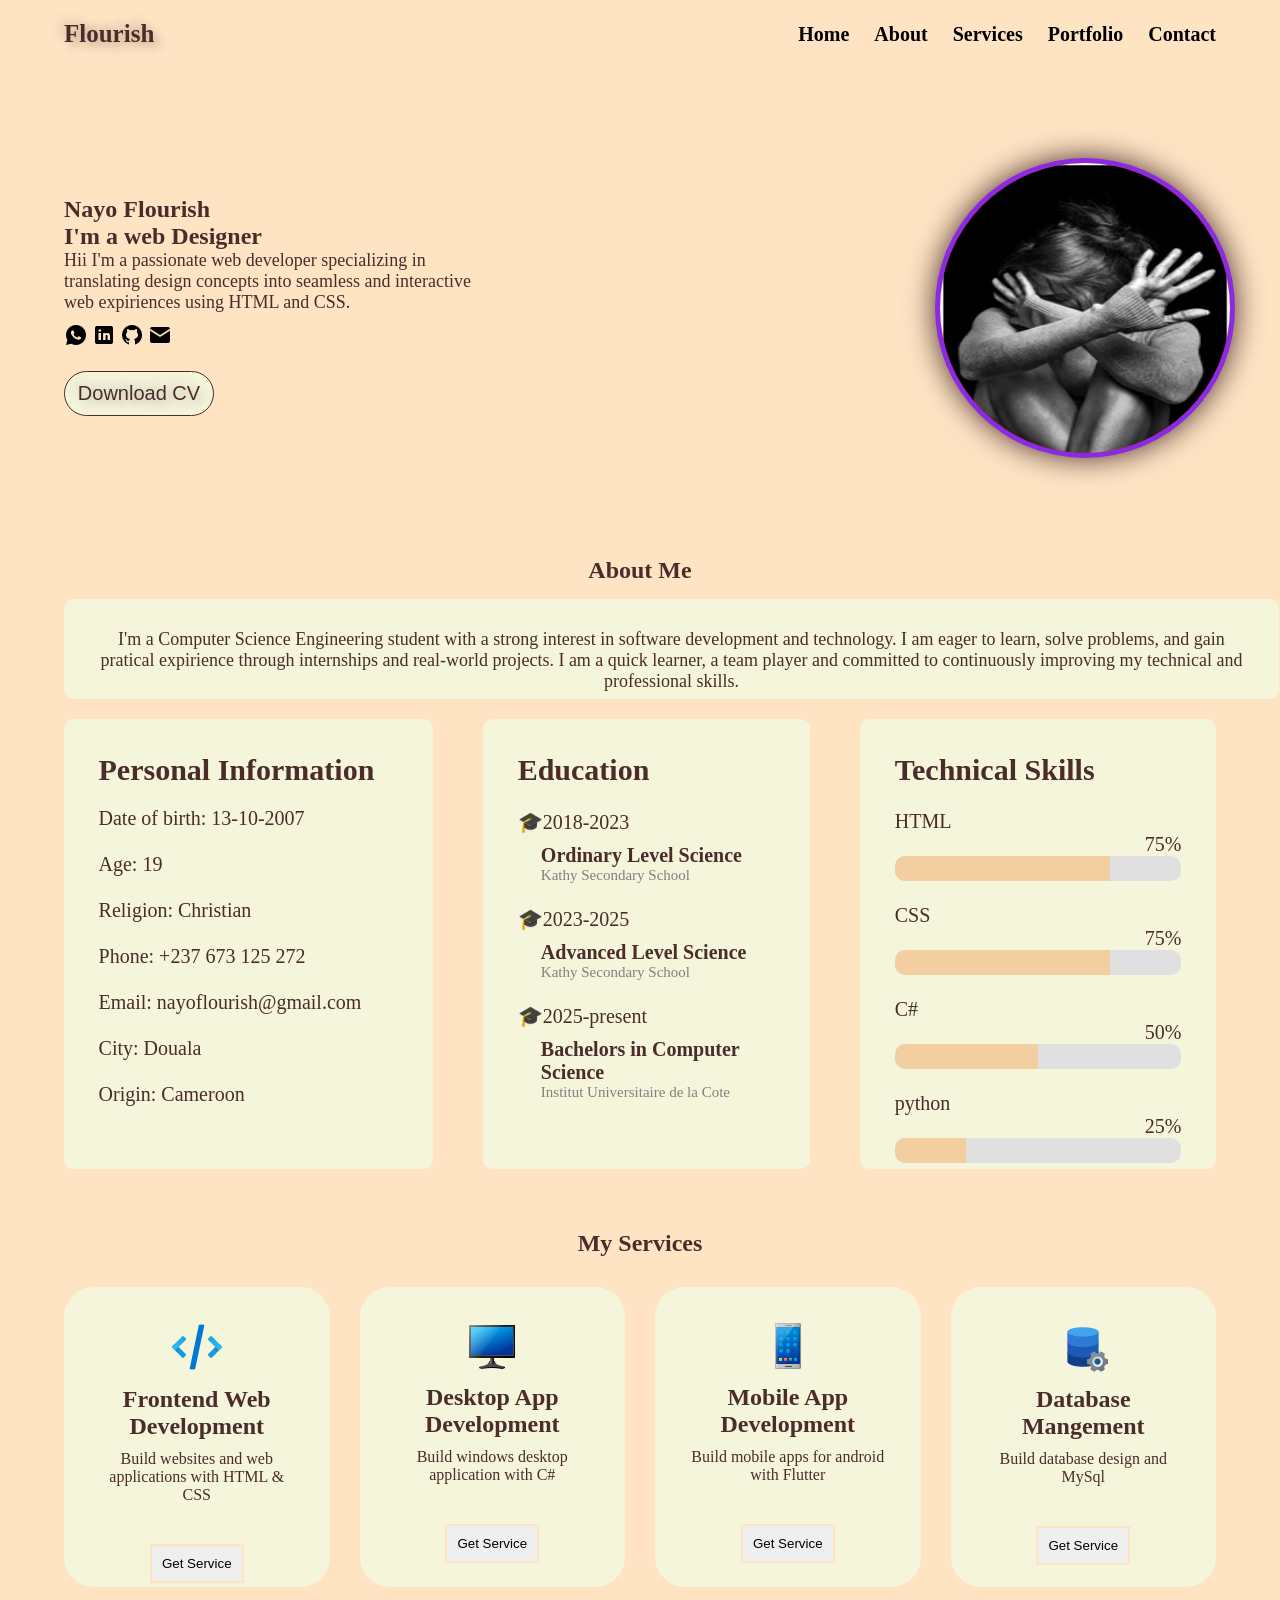
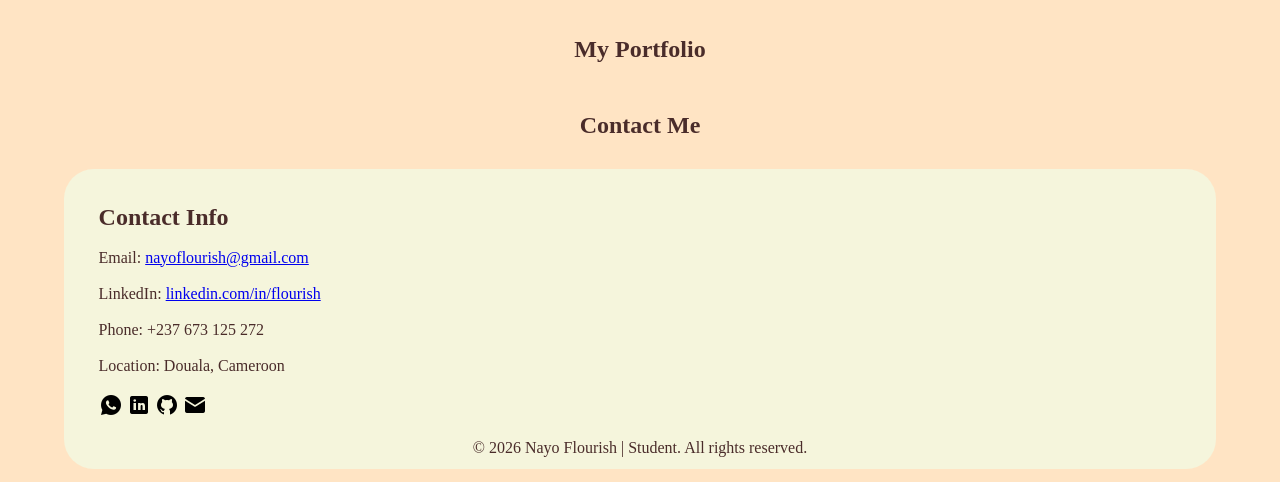
==== Design/portfolio.html @ 5a17e7f9 "Add portfolio files" ====
<!DOCTYPE html>
<html lang="en">
<head>
    <meta charset="UTF-8">
    <meta name="viewport" content="width=device-width, initial-scale=1.0">
    <title>My Portfolio</title>
    <link rel="stylesheet" href="portfolio.css">
</head>
<body style="background-color: bisque; color: #4A2C2A;">
    <nav>

        <p class="logo"> Flourish </p>

         <ul class="unordered">
            <li><a href="#section1">Home</a></li>
            <li><a href="#section2">About</a></li>
            <li><a href="#section3">Services</a></li>
            <li><a href="#section4">Portfolio</a></li>
            <li><a href="#section5">Contact</a></li>
         </ul>
    </nav>
    
    <section class="home" id="section1">
        <div class="home-info">
            <h1>Nayo Flourish</h1>
            <h2>I'm a web Designer</h2>
            <p style="font-size: 18px;">Hii I'm a passionate web developer specializing in <br>
                translating design concepts into seamless and interactive <br> 
                web expiriences using HTML and CSS.
            </p>
             <div class="media">
                 <a href="https://wa.me/237673125272" target="_blank"> <img src="../image/icons8-whatsapp-24.png" alt="sapp"></a>
                 <a href="https://www.linkedin.com/in/nayo-flourish" target="_blank"><img src="../image/icons8-linkedin-24.png" alt="in"></a>
                 <a href="https://github.com/NFlourish" target="_blank"><img src="../image/icons8-github-logo-24.png" alt="github"></a>
                 <a href="mailto:nayoflourish@gmail.com" target="_blank"><img src="../image/icons8-email-24.png" alt="mail"></a>
                 <br>
                 <button class="btncv">Download CV</button>
            </div>
        </div>


        <div class="image">
            <div class="imag">
                <img src="../image/image_girl2.png" alt="me" class="img">
            </div>
        </div>
    </section>


    <section class="about" id="section2">
        <h1 style="text-align: center;">About Me</h1>
        <div class="about-info">
        <p style="font-size: 18px;">
            I'm a Computer Science Engineering student with a strong interest in software development and
            technology. I am eager to learn, solve problems, and gain pratical expirience through 
            internships and real-world projects. I am a quick learner, a team player and committed to 
            continuously improving my technical and professional skills. 
        </p> 
        </div>

    <div class="info">

        <div class="personal">
            <h2> Personal Information</h2>
        <div class="personal-info">    
            <p>
                Date of birth: 13-10-2007
                <br><br>
                Age: 19
                <br><br>
                Religion: Christian
                <br><br>
                Phone: +237 673 125 272
                <br><br>
                Email: nayoflourish@gmail.com
                <br><br>
                City: Douala
                <br><br>
                Origin: Cameroon
                <br><br>
                Language: French\English
                <br><br>
                Status: Single
                <br><br>
                Freelance: Available
                <br><br>
                Hobbies: Research
                <br><br>
                Interests: Mobile, desktop and Web development, AI, Aeronautics
                <br><br>
                Hard skills: Web design, Desktop design
                <br><br>
                Soft Skills: Team work, Communication
            </p>
        </div>

        </div>

        <div class="education">
            <h2> Education</h2>
            <br>
            <p style="padding-bottom: 10px;">🎓2018-2023</p>
            <p style="padding-left: 9%; font-weight: bolder;">Ordinary Level Science</p>
            <p style="padding-left: 9%; font-size: 15px; color: gray;">Kathy Secondary School</p>
            <br>
            <p style="padding-bottom: 10px;">🎓2023-2025</p>
            <p style="padding-left: 9%; font-weight: bolder;">Advanced Level Science</p>
            <p style="padding-left: 9%; font-size: 15px; color: gray;">Kathy Secondary School</p>
            <br>
            <p style="padding-bottom: 10px;">🎓2025-present</p>
            <p style="padding-left: 9%; font-weight: bolder;">Bachelors in Computer Science</p>
            <p style="padding-left: 9%; font-size: 15px; color: gray;">Institut Universitaire de la Cote</p>
        </div>

        <div class="skills">
            <h2> Technical Skills</h2>
            <br>
            <p>HTML</p>
            
            <p style="padding-left: 250px;">75%</p>
            <div class="bar-container">
                <div class="bar-fill"></div>
            </div>
            <br>

            <p>CSS</p>
 
            <p style="padding-left: 250px;">75%</p>
            <div class="bar-container">
                <div class="bar-fill"></div>
            </div>
            <br>

            <p>C#</p>

            <p style="padding-left: 250px;">50%</p>
            <div class="bar-container1">
                <div class="bar-fill1"></div>
            </div>
            <br>

            <p>python</p>

            <p style="padding-left: 250px;">25%</p>
            <div class="bar-container2">
                <div class="bar-fill2"></div>
            </div>
            <br>
        </div>

        </div>
    </section>

    <br><br>



    <section class="services" id="section3">
       <h1 style="text-align: center;"> My Services</h1>

       <div class="service-div">

           <div class="d1">
            <img src="../image/icons8-source-code-50 (1).png" alt="web">
            <h2 style="padding-top: 10px;">Frontend Web Development</h2>
            <p style="padding-top: 10px;">Build websites and web applications with HTML & CSS</p>
            <button class="btn1">Get Service</button>
           </div>

           <div class="d2"> 
            <img src="../image/icons8-desktop-computer-48.png" alt="DESKTOP">
             <h2 style="padding-top: 10px;">Desktop App Development</h2>
             <p style="padding-top: 10px;">Build windows desktop application with C#</p>
             <button class="btn2">Get Service</button>
           </div>

           <div class="d3">
            <img src="../image/icons8-mobile-phone-48.png" alt="mobile">
             <h2 style="padding-top: 10px;">Mobile App Development</h2>
             <p style="padding-top: 10px;">Build mobile apps for android with Flutter</p>
             <button class="btn3">Get Service</button>
           </div>

           <div class="d4">
            <img src="../image/icons8-database-administrator-50.png" alt="db">
            <h2 style="padding-top: 10px;">Database Mangement</h2>
            <p style="padding-top: 10px;">Build database design and MySql</p>
            <button class="btn4">Get Service</button>
          </div>
       </div>
    </section>

    <br><br>



    <section class="portfolio" id="section4">
        <h1 style="text-align: center;"> My Portfolio</h1>
    </section>

     
    <br><br>


    <section class="contact" id="section5">
        <h1 style="text-align: center;">Contact Me</h1>
        <div class="cont">
            <h2>Contact Info</h2>
            <br>
            <label name="email">Email:</label>
            <a href="mailto:nayoflourish@gmail.com" target="_blank">
                nayoflourish@gmail.com
            </a>
            <br><br>
            <label name="LinkedIn">LinkedIn:</label>
            <a href="mailto:linkedin.com/in/flourish">linkedin.com/in/flourish</a>
            <br><br>
            <label name="tel">Phone:</label>
            <label>+237 673 125 272</label>
            <br><br>
            <label name="text">Location:</label>
            <label name="text">Douala, Cameroon</label>
            <br><br>
            <a href="https://wa.me/237673125272" target="_blank"> <img src="../image/icons8-whatsapp-24.png" alt="sapp"></a>
            <a href="https://www.linkedin.com/in/nayo-flourish" target="_blank"><img src="../image/icons8-linkedin-24.png" alt="in"></a>
            <a href="https://github.com/NFlourish" target="_blank"><img src="../image/icons8-github-logo-24.png" alt="github"></a>
            <a href="mailto:nayoflourish@gmail.com" target="_blank"><img src="../image/icons8-email-24.png" alt="mail"></a>
            <br><br>
            <p style="text-align: center;">© 2026 Nayo Flourish | Student.  All rights reserved.</p>
        </div>
    </section>



</body>
</html>
---- Design/portfolio.css ----
*{
    margin: 0;
    padding: 0;
    box-sizing: border-box;
}

nav{
    background-color: bisque;
    display: flex;
    justify-content: space-between;
    align-items: center;
    padding: 20px 5%;
    font-weight: bold;
}

.unordered {
    display: flex;
    gap: 25px;
    list-style: none;
}

.unordered li a{
 text-decoration: none;
 font-size: 20px;
 color: black;
}

.unordered li:hover a{
    color: rgb(230, 138, 18);
    text-decoration: overline;
}

.logo{
    font-size: 25px;
    color: #4A2C2A;
    text-shadow:
        5px 5px 10px rgba(74, 44, 42, 0.3),
        -5px -5px 10px rgba(74, 44, 42, 0.2);
}

.home{
    display: flex;
}

.home-info{
    padding: 10% 5%;
}

.image{
    width:300px;
    height: 300px;
    border-radius: 100%;
    background-color: blueviolet;
    box-shadow: 0 0 30px;
    margin: 90px 0 0 400px;
}

.imag{
    width: 290px;
    height: 290px;
    border-radius: 100%;
    background-color: red; 
    margin: 5px;
}

.img{
    width: 290px;
    height: 290px;
    border-radius: 100%;
}

.media{
    margin-top: 10px;
}

.btncv{
    height: 45px;
    width: 150px;
    border-radius: 25px;
    font-size: 20px;
    margin-top: 20px;
    background-color: beige;
    color: #4A2C2A;
    text-shadow:
        5px 5px 10px rgba(74, 44, 42, 0.3),
        -5px -5px 10px rgba(74, 44, 42, 0.2);
    border: 1px solid #4A2C2A;
}

.about{
    padding: 1% 5%;
}

.about-info{
    text-align: center;
    height: 100px;
    width: 1215px;
    background-color: beige;
    border-radius: 10px;
    text-align: center;
    margin-top: 15px;
    padding: 30px;
}

.info{
    display: flex;
    gap: 50px;
    margin-top: 20px;
}

.personal{
    height: 450px;
    width: 400px;
    background-color: beige;
    border-radius: 10px;
    padding: 3% 3%;
    font-size: 20px;  
}

.personal-info{
    overflow-y: scroll;
    height: 320px;
    width: 300px;
    margin-top: 20px;
}

.education{
    height: 450px;
    width: 400px;
    background-color: beige;
    border-radius: 10px;
    padding: 3%;
    font-size: 20px;
}

.skills{
    height: 450px;
    width: 400px;
    background-color: beige;
    border-radius: 10px;
    padding: 3% 3%;
    font-size: 20px;
}

.bar-container{
    width: 100%;
    height: 25px;
    background: #e0e0e0;
    border-radius: 10px;
    overflow: hidden;
}

.bar-fill{
    height: 100%;
    width: 75%;
    background: rgb(243, 206, 160);
    transition: width 0.3s ease;
}

.bar-container1{
    width: 100%;
    height: 25px;
    background: #e0e0e0;
    border-radius: 10px;
    overflow: hidden;
}

.bar-fill1{
    height: 100%;
    width: 50%;
    background: rgb(243, 206, 160);
    transition: width 0.3s ease;
}


.bar-container2{
    width: 100%;
    height: 25px;
    background: #e0e0e0;
    border-radius: 10px;
    overflow: hidden;
}

.bar-fill2{
    height: 100%;
    width: 25%;
    background: rgb(243, 206, 160);
    transition: width 0.5s ease-in-out;
}

.services{
    padding: 1% 5%;
    
}

.service-div{
    display: flex;
    gap: 30px;
    margin-top: 30px;
}

.d1, .d2, .d3, .d4{
    height: 300px;
    width: 300px;
    border-radius: 30px;
    background-color: beige;
    padding: 3%;
    text-align: center;
}

.btn1, .btn2, .btn3, .btn4{
    padding: 10px;
    border: 2px solid bisque;
    margin-top: 40px;
}

.contact{
    padding: 1% 5%;
    
}

.cont{
    height: 300px;
    width: 100%;
    background-color: beige;
    border-radius: 30px;
    margin-top: 30px;
    padding: 3%;
}
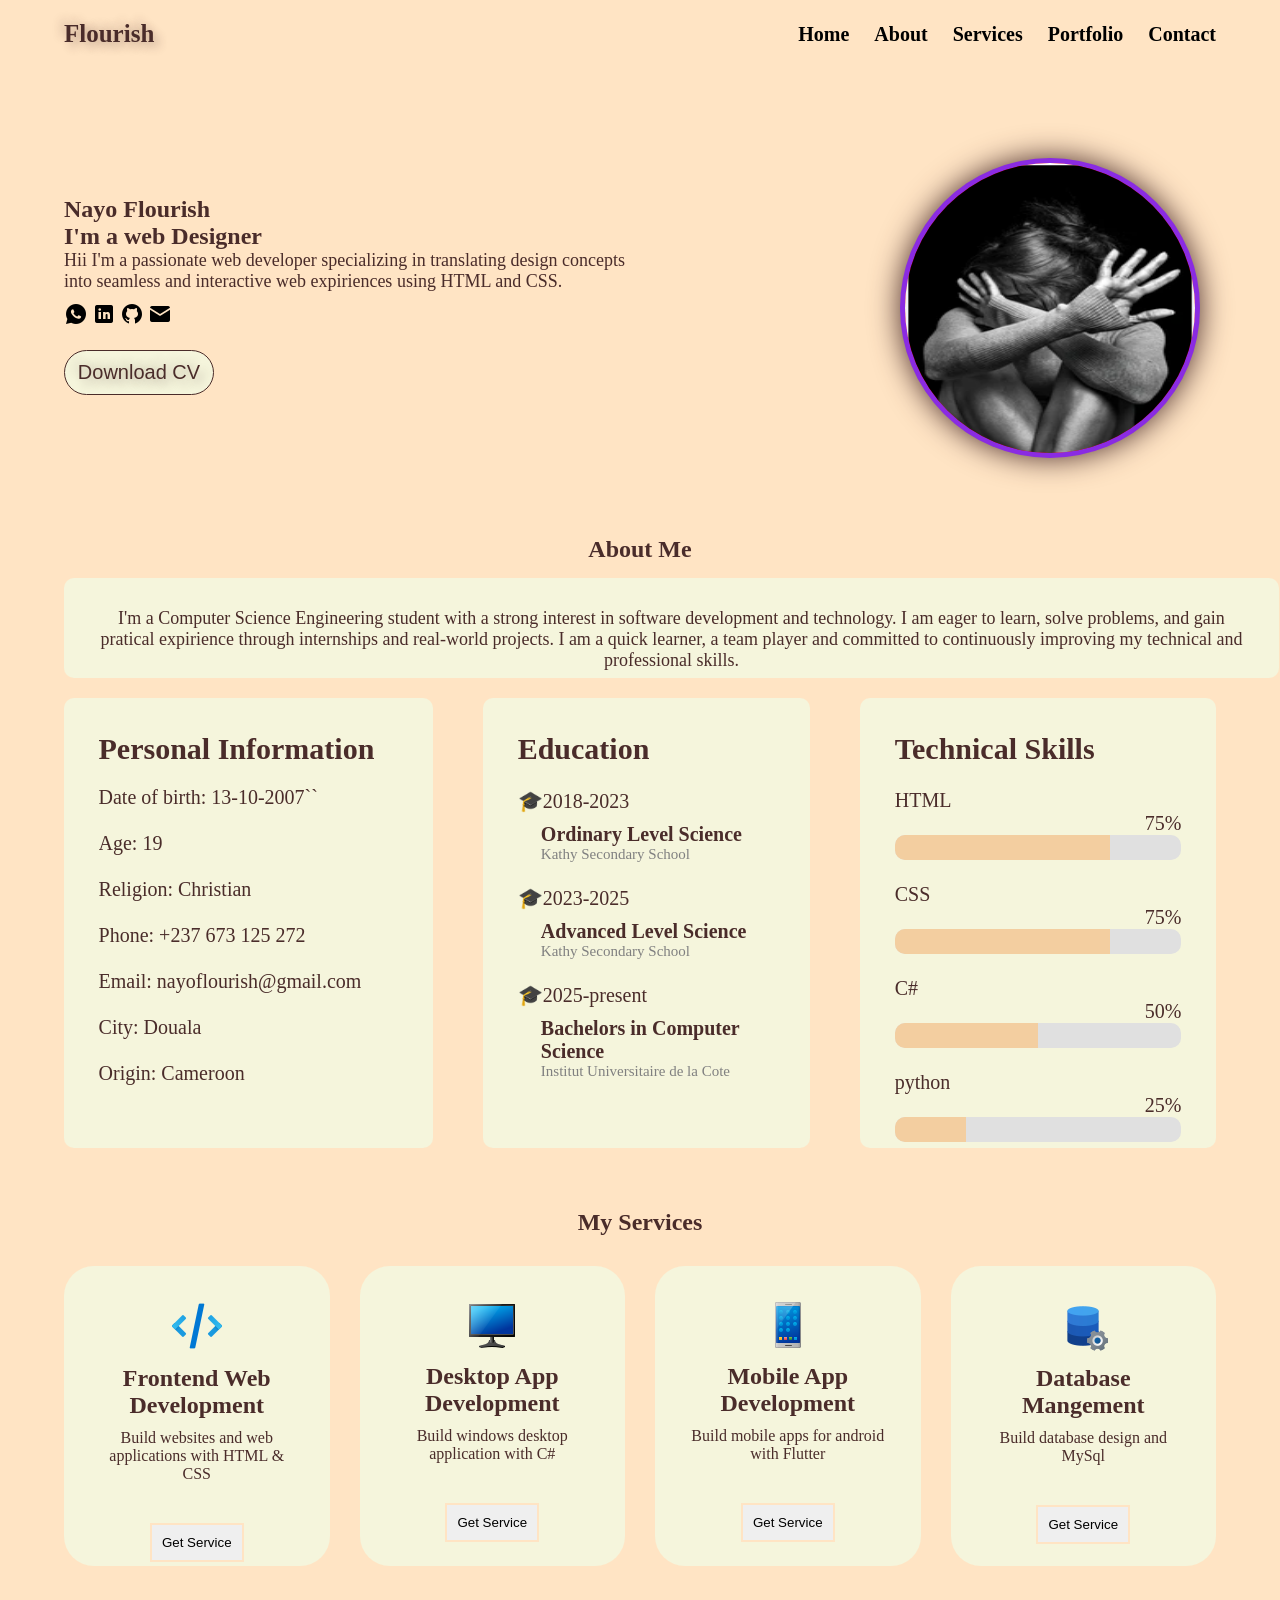
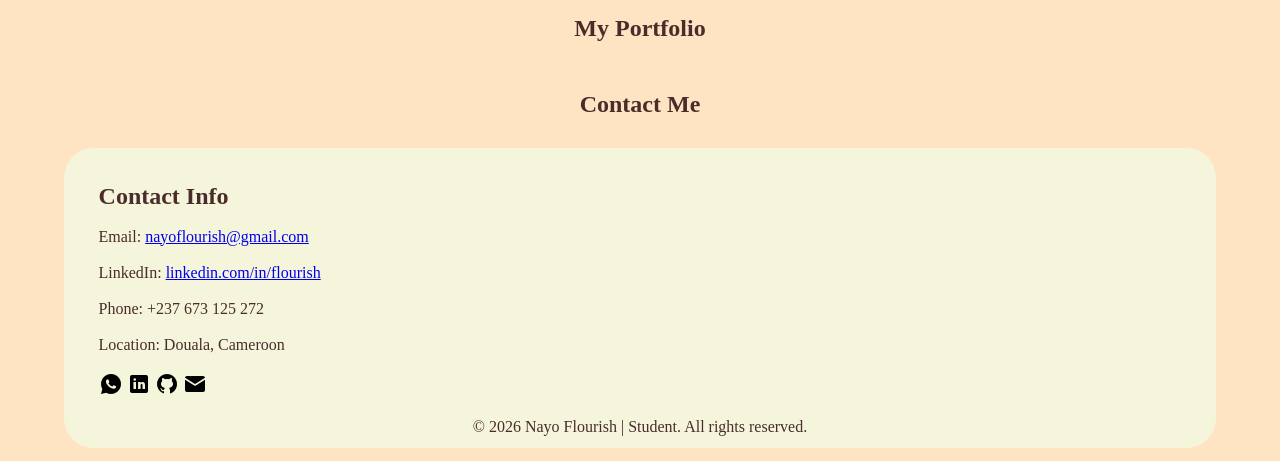
==== commit 469fcf9d: "first commit" ====
--- a/Design/portfolio.html
+++ b/Design/portfolio.html
@@ -24,8 +24,8 @@
         <div class="home-info">
             <h1>Nayo Flourish</h1>
             <h2>I'm a web Designer</h2>
-            <p style="font-size: 18px;">Hii I'm a passionate web developer specializing in <br>
-                translating design concepts into seamless and interactive <br> 
+            <p style="font-size: 18px;">Hii I'm a passionate web developer specializing in 
+                translating design concepts into seamless and interactive 
                 web expiriences using HTML and CSS.
             </p>
              <div class="media">
@@ -64,7 +64,7 @@
             <h2> Personal Information</h2>
         <div class="personal-info">    
             <p>
-                Date of birth: 13-10-2007
+                Date of birth: 13-10-2007``
                 <br><br>
                 Age: 19
                 <br><br>
@@ -173,6 +173,7 @@
              <p style="padding-top: 10px;">Build windows desktop application with C#</p>
              <button class="btn2">Get Service</button>
            </div>
+           
 
            <div class="d3">
             <img src="../image/icons8-mobile-phone-48.png" alt="mobile">
--- a/Design/portfolio.css
+++ b/Design/portfolio.css
@@ -44,6 +44,7 @@
 
 .home-info{
     padding: 10% 5%;
+    width: 700px;
 }
 
 .image{
@@ -52,7 +53,7 @@
     border-radius: 100%;
     background-color: blueviolet;
     box-shadow: 0 0 30px;
-    margin: 90px 0 0 400px;
+    margin: 90px 0 0 200px;
 }
 
 .imag{
@@ -226,4 +227,34 @@
     border-radius: 30px;
     margin-top: 30px;
     padding: 3%;
+}
+
+@media only screen and (max-width: 400px) {
+    .home{
+        flex-direction: column-reverse;
+    }
+
+    .home-info{
+        text-align: center;
+        width: 380px;
+    }
+    .home-info h1 {
+        font-size: 40px;
+        padding-bottom: 10px;
+    }
+
+    .home-info p{
+        padding-top: 10px;
+
+    }
+
+    .image{
+        margin: 50px 0 30px 35px;
+    }
+
+    .about-info{
+        width: 350px;
+        height: 200px;
+        padding: 10px;
+    }
 }
